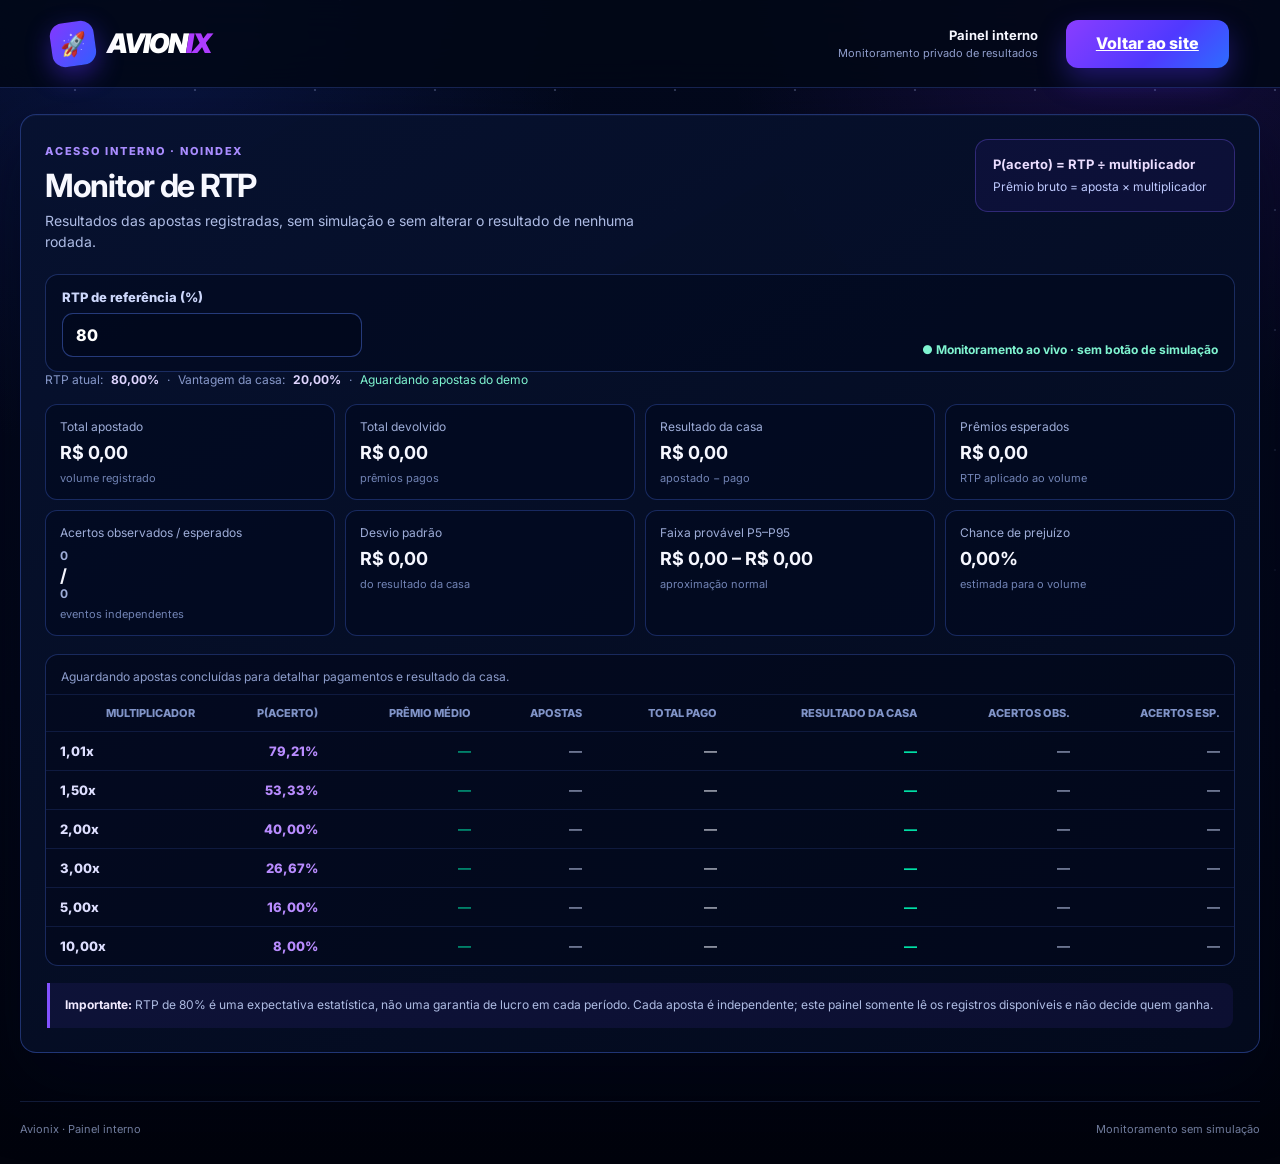
==== admin.html @ dd0dec9d "Add private RTP admin panel" ====
<!DOCTYPE html>
<html lang="pt-BR">
<head>
  <meta charset="UTF-8" />
  <meta name="viewport" content="width=device-width, initial-scale=1.0" />
  <meta name="robots" content="noindex, nofollow, noarchive" />
  <meta name="theme-color" content="#030817" />
  <title>Painel interno · Avionix</title>
  <link rel="preconnect" href="https://fonts.googleapis.com">
  <link rel="preconnect" href="https://fonts.gstatic.com" crossorigin>
  <link href="https://fonts.googleapis.com/css2?family=Inter:wght@400;500;600;700;800;900&display=swap" rel="stylesheet">
  <link rel="stylesheet" href="style.css" />
</head>
<body>
  <div class="stars" aria-hidden="true"></div>

  <header class="topbar">
    <a class="brand" href="index.html" aria-label="Voltar ao Avionix">
      <span class="brand-icon">🚀</span>
      <span class="brand-name">AVION<span>IX</span></span>
    </a>
    <div class="admin-context">
      <strong>Painel interno</strong>
      <small>Monitoramento privado de resultados</small>
    </div>
    <a class="btn deposit" href="index.html">Voltar ao site</a>
  </header>

  <main class="admin-shell">
    <section class="rtp-panel panel" aria-labelledby="rtpTitle">
      <div class="rtp-heading">
        <div>
          <span class="rtp-kicker">ACESSO INTERNO · NOINDEX</span>
          <h1 id="rtpTitle">Monitor de RTP</h1>
          <p>Resultados das apostas registradas, sem simulação e sem alterar o resultado de nenhuma rodada.</p>
        </div>
        <div class="rtp-formula"><strong>P(acerto) = RTP ÷ multiplicador</strong><span>Prêmio bruto = aposta × multiplicador</span></div>
      </div>

      <div class="admin-rtp-controls">
        <label class="rtp-field" for="adminRtpInput">RTP de referência (%)<input id="adminRtpInput" type="number" inputmode="decimal" min="0" max="100" step="0.1" value="80" /></label>
        <div class="admin-readonly">● Monitoramento ao vivo · sem botão de simulação</div>
      </div>
      <div class="rtp-live-note admin-live-note">RTP atual: <strong id="rtpValuePreview">80,00%</strong><span>·</span> Vantagem da casa: <strong id="houseEdgeValue">20,00%</strong><span>·</span><span id="rtpDataSource">Aguardando apostas do demo</span></div>

      <div class="rtp-summary-grid" aria-live="polite">
        <article class="rtp-metric"><span>Total apostado</span><strong id="rtpTotalBet">R$ 0,00</strong><small>volume registrado</small></article>
        <article class="rtp-metric"><span>Total devolvido</span><strong id="rtpTotalPaid">R$ 0,00</strong><small>prêmios pagos</small></article>
        <article class="rtp-metric"><span>Resultado da casa</span><strong id="rtpHouseResult">R$ 0,00</strong><small>apostado − pago</small></article>
        <article class="rtp-metric"><span>Prêmios esperados</span><strong id="rtpExpectedPaid">R$ 0,00</strong><small>RTP aplicado ao volume</small></article>
        <article class="rtp-metric"><span>Acertos observados / esperados</span><strong><span id="rtpObservedHits">0</span> / <span id="rtpExpectedHits">0</span></strong><small>eventos independentes</small></article>
        <article class="rtp-metric"><span>Desvio padrão</span><strong id="rtpStdDev">R$ 0,00</strong><small>do resultado da casa</small></article>
        <article class="rtp-metric"><span>Faixa provável P5–P95</span><strong id="rtpRange">R$ 0,00 – R$ 0,00</strong><small>aproximação normal</small></article>
        <article class="rtp-metric"><span>Chance de prejuízo</span><strong id="rtpLossChance">0,00%</strong><small>estimada para o volume</small></article>
      </div>

      <div class="rtp-table-wrap">
        <table class="rtp-table">
          <caption id="rtpTableCaption">Aguardando apostas concluídas para detalhar pagamentos e resultado da casa.</caption>
          <thead><tr><th scope="col">Multiplicador</th><th scope="col">P(acerto)</th><th scope="col">Prêmio médio</th><th scope="col">Apostas</th><th scope="col">Total pago</th><th scope="col">Resultado da casa</th><th scope="col">Acertos obs.</th><th scope="col">Acertos esp.</th></tr></thead>
          <tbody id="rtpRows">
            <tr data-rtp-row data-multiplier="1.01"><th scope="row">1,01x</th><td data-rtp-prob>79,21%</td><td data-rtp-payout>—</td><td data-rtp-bets>—</td><td data-rtp-paid>—</td><td data-rtp-house>—</td><td data-rtp-observed>—</td><td data-rtp-expected>—</td></tr>
            <tr data-rtp-row data-multiplier="1.5"><th scope="row">1,50x</th><td data-rtp-prob>53,33%</td><td data-rtp-payout>—</td><td data-rtp-bets>—</td><td data-rtp-paid>—</td><td data-rtp-house>—</td><td data-rtp-observed>—</td><td data-rtp-expected>—</td></tr>
            <tr data-rtp-row data-multiplier="2"><th scope="row">2,00x</th><td data-rtp-prob>40,00%</td><td data-rtp-payout>—</td><td data-rtp-bets>—</td><td data-rtp-paid>—</td><td data-rtp-house>—</td><td data-rtp-observed>—</td><td data-rtp-expected>—</td></tr>
            <tr data-rtp-row data-multiplier="3"><th scope="row">3,00x</th><td data-rtp-prob>26,67%</td><td data-rtp-payout>—</td><td data-rtp-bets>—</td><td data-rtp-paid>—</td><td data-rtp-house>—</td><td data-rtp-observed>—</td><td data-rtp-expected>—</td></tr>
            <tr data-rtp-row data-multiplier="5"><th scope="row">5,00x</th><td data-rtp-prob>16,00%</td><td data-rtp-payout>—</td><td data-rtp-bets>—</td><td data-rtp-paid>—</td><td data-rtp-house>—</td><td data-rtp-observed>—</td><td data-rtp-expected>—</td></tr>
            <tr data-rtp-row data-multiplier="10"><th scope="row">10,00x</th><td data-rtp-prob>8,00%</td><td data-rtp-payout>—</td><td data-rtp-bets>—</td><td data-rtp-paid>—</td><td data-rtp-house>—</td><td data-rtp-observed>—</td><td data-rtp-expected>—</td></tr>
          </tbody>
        </table>
      </div>
      <p class="rtp-disclaimer"><strong>Importante:</strong> RTP de 80% é uma expectativa estatística, não uma garantia de lucro em cada período. Cada aposta é independente; este painel somente lê os registros disponíveis e não decide quem ganha.</p>
    </section>
  </main>

  <footer><span>Avionix · Painel interno</span><span>Monitoramento sem simulação</span></footer>
  <script src="admin.js" defer></script>
</body>
</html>
---- style.css ----
:root {
  --bg: #020615;
  --panel: rgba(5, 14, 38, .94);
  --panel-deep: rgba(3, 9, 27, .98);
  --border: rgba(72, 105, 215, .38);
  --border-bright: rgba(116, 91, 255, .75);
  --text: #f3f5ff;
  --muted: #9caad6;
  --purple: #8438ff;
  --blue: #315eff;
  --cyan: #1bdcff;
  --green: #00e2a5;
  --red: #ff315c;
  --shadow: 0 28px 70px rgba(0, 5, 28, .55);
}

* { box-sizing: border-box; }
html { scroll-behavior: smooth; }
body {
  min-width: 320px;
  margin: 0;
  color: var(--text);
  font-family: Inter, system-ui, -apple-system, BlinkMacSystemFont, "Segoe UI", sans-serif;
  background:
    radial-gradient(circle at 12% 3%, rgba(42, 82, 255, .16), transparent 27%),
    radial-gradient(circle at 88% 2%, rgba(128, 39, 255, .15), transparent 25%),
    linear-gradient(180deg, #03091d 0%, #020615 60%, #01030c 100%);
}

button, input, select { font: inherit; }
button { cursor: pointer; }
button:disabled { cursor: not-allowed; }
.stars { position: fixed; inset: 0; z-index: -1; pointer-events: none; opacity: .28; background-image: radial-gradient(circle, #b8c9ff 0 1px, transparent 1.5px), radial-gradient(circle, #8b60ff 0 1px, transparent 1.5px); background-size: 120px 120px, 180px 180px; background-position: 15px 30px, 70px 90px; mask-image: linear-gradient(to bottom, black, transparent 82%); }

.topbar { position: sticky; top: 0; z-index: 20; display: flex; align-items: center; gap: 28px; min-height: 88px; padding: 0 clamp(20px, 4vw, 64px); border-bottom: 1px solid rgba(72, 105, 215, .3); background: rgba(2, 7, 22, .88); backdrop-filter: blur(20px); }
.brand { display: inline-flex; align-items: center; gap: 12px; color: white; text-decoration: none; white-space: nowrap; }
.brand-icon { width: 44px; height: 44px; display: grid; place-items: center; border-radius: 13px; background: linear-gradient(135deg, var(--purple), var(--blue)); box-shadow: 0 9px 26px rgba(91, 48, 255, .45); font-size: 22px; transform: rotate(-8deg); }
.brand-name { font-size: 27px; font-weight: 900; font-style: italic; letter-spacing: -.06em; }
.brand-name span { color: #ae3cff; }
.main-nav { display: flex; align-self: stretch; align-items: center; gap: 4px; margin-left: auto; }
.nav-link { position: relative; display: inline-flex; align-items: center; gap: 8px; height: 100%; padding: 0 13px; color: #afbbe4; text-decoration: none; font-size: 14px; font-weight: 600; }
.nav-link span { color: #a695ff; font-size: 18px; }
.nav-link.active, .nav-link:hover { color: white; }
.nav-link.active::after { position: absolute; left: 12px; right: 12px; bottom: 8px; height: 3px; border-radius: 99px; background: linear-gradient(90deg, var(--purple), #a153ff); box-shadow: 0 0 16px #8a3cff; content: ""; }
.top-actions { display: flex; align-items: center; gap: 14px; }
.balance-pill { display: inline-flex; align-items: center; gap: 9px; min-height: 48px; padding: 0 15px; border: 1px solid rgba(81, 112, 220, .48); border-radius: 13px; background: rgba(7, 16, 44, .8); color: #f4f6ff; font-size: 14px; white-space: nowrap; }
.balance-pill .coin { width: 20px; height: 20px; display: grid; place-items: center; border-radius: 50%; background: #c6d0ff; color: #273168; font-size: 12px; font-weight: 900; }
.balance-pill strong { font-weight: 800; }
.chevron { color: #a9b8e9; font-size: 19px; line-height: 1; }
.btn { border: 0; border-radius: 12px; padding: 13px 19px; color: white; font-weight: 800; transition: .2s ease; }
.btn:hover:not(:disabled) { transform: translateY(-1px); filter: brightness(1.07); }
.btn.primary { color: white; background: linear-gradient(135deg, #356dff, #3155e8 58%, #2179ff); box-shadow: 0 14px 28px rgba(43, 94, 255, .32); }
.btn.deposit { min-height: 48px; padding-inline: 30px; background: linear-gradient(135deg, #8a3dff, #5039ff 58%, #2d6dff); box-shadow: 0 12px 28px rgba(86, 49, 255, .35); }
.profile-button { display: inline-flex; align-items: center; gap: 10px; padding: 0 4px; border: 0; color: white; background: transparent; text-align: left; }
.avatar { width: 48px; height: 48px; display: grid; place-items: center; border: 1px solid #6276d9; border-radius: 50%; color: #b7c5ff; background: radial-gradient(circle at 50% 30%, #9aaaff 0 12%, transparent 13%), radial-gradient(ellipse at 50% 100%, #8297ff 0 31%, transparent 32%), rgba(12, 24, 68, .9); font-size: 0; }
.profile-copy { display: grid; gap: 4px; min-width: 62px; }
.profile-copy strong { font-size: 14px; }
.profile-copy small { color: #94a5dc; font-size: 11px; }

.app-shell { width: min(1480px, calc(100% - 40px)); margin: 20px auto 0; }
.dashboard-grid { display: grid; grid-template-columns: 300px minmax(0, 1fr) 300px; gap: 14px; align-items: stretch; }
.panel { border: 1px solid rgba(67, 101, 211, .44); border-radius: 16px; background: linear-gradient(150deg, rgba(7, 18, 48, .96), rgba(3, 10, 29, .98)); box-shadow: var(--shadow), inset 0 1px rgba(146, 164, 255, .05); }
.bet-panel { padding: 15px; }
.mode-tabs { display: grid; grid-template-columns: 1fr 1fr; gap: 2px; margin-bottom: 27px; padding: 4px; border: 1px solid rgba(61, 90, 177, .36); border-radius: 10px; background: rgba(6, 15, 42, .8); }
.mode-tab { min-height: 44px; border: 0; border-radius: 8px; color: #a5b2de; background: transparent; font-size: 14px; font-weight: 800; }
.mode-tab.active { color: white; background: linear-gradient(135deg, #6331d8, #4a3bff); box-shadow: 0 7px 16px rgba(81, 45, 224, .32); }
.field-label { display: block; margin: 0 0 9px; color: #cbd5fb; font-size: 14px; font-weight: 700; }
.money-control { position: relative; display: flex; align-items: center; min-height: 53px; border: 1px solid rgba(67, 103, 211, .4); border-radius: 13px; background: rgba(1, 7, 25, .68); transition: border .2s ease, box-shadow .2s ease; }
.money-control:focus-within { border-color: rgba(145, 85, 255, .86); box-shadow: 0 0 0 3px rgba(105, 51, 255, .14); }
.money-control input { width: 100%; min-width: 0; border: 0; outline: 0; color: white; background: transparent; padding: 0 94px 0 16px; font-size: 18px; font-weight: 800; }
.step-buttons { position: absolute; right: 7px; display: flex; gap: 7px; }
.step-button { width: 38px; height: 38px; border: 1px solid rgba(82, 117, 222, .4); border-radius: 10px; color: #cbd6ff; background: linear-gradient(145deg, rgba(28, 53, 123, .65), rgba(12, 26, 72, .76)); font-size: 21px; line-height: 1; }
.step-button:hover { color: white; border-color: #9a6cff; }
.multiplier-control input { padding-right: 112px; }
.control-suffix { position: absolute; right: 95px; color: #cbd7ff; font-size: 18px; font-weight: 800; }
.quick-values { display: grid; grid-template-columns: repeat(3, 1fr); gap: 9px; margin-top: 11px; }
.quick-values button { min-height: 42px; border: 1px solid rgba(67, 103, 211, .4); border-radius: 9px; color: #cbd7ff; background: rgba(18, 41, 101, .4); font-size: 13px; font-weight: 700; }
.quick-values button:hover { border-color: #8c5dff; background: rgba(70, 55, 167, .5); }
.bet-preview { display: flex; align-items: center; justify-content: space-between; gap: 12px; margin-top: 11px; padding: 10px 12px; border: 1px solid rgba(116, 88, 238, .34); border-radius: 10px; background: rgba(41, 28, 103, .27); }
.bet-preview span { color: #9eace0; font-size: 11px; font-weight: 700; }
.bet-preview strong { color: #f4f6ff; font-size: 14px; }
.auto-stop-field { margin-top: 26px; }
.auto-stop-field[hidden] { display: none; }
.protection-option { display: flex; align-items: center; gap: 10px; margin-top: 18px; padding: 11px; border: 1px solid rgba(110, 132, 239, .33); border-radius: 12px; color: #dce5ff; background: rgba(35, 35, 107, .28); cursor: pointer; transition: .2s ease; }
.protection-option:hover, .protection-option:has(input:checked) { border-color: rgba(159, 103, 255, .8); background: rgba(72, 44, 161, .4); }
.protection-option input { position: absolute; width: 1px; height: 1px; opacity: 0; pointer-events: none; }
.protection-check { flex: 0 0 auto; width: 23px; height: 23px; display: grid; place-items: center; border: 1px solid rgba(145, 163, 232, .58); border-radius: 6px; color: transparent; background: rgba(2, 8, 28, .7); font-size: 14px; font-weight: 900; }
.protection-option:has(input:checked) .protection-check { border-color: #b78cff; color: white; background: linear-gradient(135deg, #873eff, #4659ff); }
.protection-copy { display: grid; gap: 2px; }
.protection-copy strong { color: #f4f5ff; font-size: 12px; }
.protection-copy small { color: #aebce5; font-size: 10px; line-height: 1.35; }
.btn.action { width: 100%; margin-top: 18px; min-height: 56px; background: linear-gradient(135deg, #873eff, #4d37ff 58%, #326eff); box-shadow: 0 15px 28px rgba(78, 47, 255, .32); font-size: 17px; }
.btn.action:disabled { opacity: .5; }
.mobile-start { display: none; }
.panel-note { margin: 14px 2px 0; color: #7381aa; font-size: 10px; line-height: 1.45; text-align: center; }

.game-panel { min-width: 0; overflow: hidden; padding: 13px; }
.history-heading { display: flex; align-items: center; justify-content: space-between; padding: 0 2px 9px; color: #7e90c4; font-size: 11px; font-weight: 700; letter-spacing: .04em; text-transform: uppercase; }
.live-label { display: inline-flex; align-items: center; gap: 6px; color: #94a7e0; font-size: 10px; }
.live-label i { width: 7px; height: 7px; border-radius: 50%; background: var(--green); box-shadow: 0 0 11px var(--green); }
.history { min-height: 30px; margin-bottom: 10px; overflow: hidden; }
.history-track { display: flex; gap: 8px; min-width: max-content; min-height: 30px; will-change: transform; }
.history-pill { flex: 0 0 auto; padding: 7px 11px; border-radius: 7px; color: #ff688f; background: rgba(145, 19, 76, .28); font-size: 12px; font-weight: 900; }
.history-pill.high { color: #20efbd; background: rgba(0, 174, 139, .2); }
.history-pill.hot { color: #ad7cff; background: rgba(85, 36, 172, .27); }
.game-stage { position: relative; min-height: 385px; overflow: hidden; border: 1px solid rgba(62, 100, 212, .36); border-radius: 9px; background: #030919 url('avionix-flight-clean.jpg') center/cover no-repeat; }
.stage-shade { position: absolute; inset: 0; background: linear-gradient(180deg, rgba(1, 7, 22, .12), rgba(1, 5, 17, .18) 53%, rgba(1, 5, 17, .56)); }
.grid-lines { position: absolute; inset: 43% 0 0; opacity: .2; background-image: linear-gradient(rgba(101, 139, 255, .16) 1px, transparent 1px), linear-gradient(90deg, rgba(101, 139, 255, .16) 1px, transparent 1px); background-size: 42px 42px; transform: perspective(380px) rotateX(56deg) scale(1.35); transform-origin: bottom; }
.multiplier-wrap { position: absolute; inset: 0; z-index: 2; display: grid; place-content: center; padding-bottom: 13px; text-align: center; pointer-events: none; }
.status-label { margin-bottom: 6px; color: #d4dcff; font-size: 11px; font-weight: 800; letter-spacing: .18em; text-shadow: 0 2px 13px #01061e; }
.multiplier { color: white; font-size: clamp(60px, 8vw, 108px); font-weight: 900; letter-spacing: -.07em; line-height: .95; text-shadow: 0 3px 14px rgba(114, 65, 255, .34), 0 0 1px rgba(255, 255, 255, .72); }
.multiplier.running { color: #ffffff; background: none; -webkit-text-fill-color: #ffffff; text-shadow: 0 0 12px rgba(126, 78, 255, .42), 0 0 1px rgba(255, 255, 255, .82); }
.multiplier.crashed { color: var(--red); text-shadow: 0 5px 32px rgba(255, 49, 92, .5); }
.multiplier.won { color: var(--green); text-shadow: 0 5px 32px rgba(0, 226, 165, .44); }
.stage-badge { position: absolute; z-index: 2; left: 13px; top: 13px; padding: 6px 9px; border: 1px solid rgba(108, 136, 241, .36); border-radius: 999px; color: #b9c6ee; background: rgba(2, 9, 29, .58); font-size: 9px; font-weight: 800; letter-spacing: .08em; }
.timeline { position: absolute; right: 18px; bottom: 12px; left: 18px; z-index: 2; display: flex; justify-content: space-between; padding-top: 8px; border-top: 1px solid rgba(134, 163, 248, .42); color: #a9b8e6; font-size: 10px; }
.flight-trajectory { position: absolute; z-index: 1; inset: 0; display: block; width: 100%; height: 100%; overflow: visible; pointer-events: none; }
.trajectory-fill { fill: url(#trajectoryFillGradient); opacity: 0; transition: opacity .16s ease; }
.trajectory-line { fill: none; stroke: url(#trajectoryLineGradient); stroke-width: 7; stroke-linecap: round; stroke-linejoin: round; stroke-dasharray: 1; stroke-dashoffset: 1; opacity: 0; filter: drop-shadow(0 0 5px #ff4be9) drop-shadow(0 0 14px rgba(126, 74, 255, .95)); transition: opacity .16s ease; vector-effect: non-scaling-stroke; }
.plane { position: absolute; z-index: 3; left: 3%; bottom: 2%; display: block; width: clamp(34px, 5vw, 60px); height: auto; overflow: visible; color: #fff; fill: currentColor; filter: drop-shadow(0 0 4px rgba(255,255,255,.9)) drop-shadow(0 0 10px rgba(139,95,255,.9)); transform-origin: center; will-change: left, bottom, transform, opacity; }
.plane-shape { fill: currentColor; }
.plane.plane-won { color: #f8fffd; filter: drop-shadow(0 0 4px rgba(255,255,255,.95)) drop-shadow(0 0 14px rgba(0,226,165,.9)); }
.plane.plane-leaving { animation: plane-leave 1.05s cubic-bezier(.35, .01, .76, 1) forwards; }
@keyframes plane-leave { 0% { opacity: 1; } 100% { opacity: 0; transform: translate(145px, -190px) rotate(-35deg) scale(1.28); } }
.game-footer { display: grid; grid-template-columns: 1fr 1.35fr 1fr; gap: 12px; align-items: center; margin-top: 13px; }
.metric-card { display: flex; align-items: center; gap: 10px; min-height: 70px; padding: 10px 13px; border: 1px solid rgba(64, 99, 207, .36); border-radius: 12px; background: rgba(3, 13, 39, .76); }
.metric-icon { width: 37px; height: 37px; display: grid; place-items: center; border-radius: 50%; color: #a88aff; background: radial-gradient(circle, rgba(100, 64, 255, .42), rgba(24, 24, 112, .52)); font-size: 19px; }
.metric-card > span:last-child { display: grid; gap: 5px; }
.metric-card small { color: #9aa9d4; font-size: 11px; }
.metric-card strong { color: #fbfcff; font-size: 16px; }
.btn.cashout { min-height: 70px; background: linear-gradient(135deg, #ff3e5c, #f01d5c); box-shadow: 0 14px 28px rgba(255, 35, 89, .3); font-size: 20px; }
.btn.cashout:disabled { opacity: .46; }
.stop-square { font-size: 14px; }
.round-stats { display: flex; justify-content: center; gap: 34px; padding: 12px 0 1px; color: #8f9fc8; font-size: 11px; }
.round-stats strong { margin-left: 4px; color: #e9edff; }

.bets-panel { min-width: 0; overflow: hidden; }
.bets-tabs { display: grid; grid-template-columns: 1fr 1fr; border-bottom: 1px solid rgba(73, 103, 199, .34); }
.bets-tab { min-height: 47px; border: 0; border-bottom: 2px solid transparent; color: #9ca9d5; background: transparent; font-size: 12px; font-weight: 700; }
.bets-tab.active { border-bottom-color: #a54dff; color: #c87cff; }
.bets-head, .bet-row { display: grid; grid-template-columns: 1.35fr .9fr .78fr 1fr; gap: 7px; align-items: center; }
.bets-head { padding: 13px 12px 9px; color: #7183bc; font-size: 10px; }
.bets-list { padding: 0 12px 11px; }
.bet-row { min-height: 32px; color: #b9c5e4; font-size: 10px; }
.bet-row.mine { padding: 3px 5px; border: 1px solid rgba(145, 93, 255, .22); border-radius: 8px; background: rgba(83, 44, 166, .16); }
.bet-row > span:first-child { display: inline-flex; align-items: center; gap: 6px; color: #cad5f5; }
.bet-row strong { font-size: 10px; white-space: nowrap; }
.user-dot { width: 18px; height: 18px; display: inline-block; border: 1px solid rgba(255,255,255,.35); border-radius: 6px; background: linear-gradient(145deg, #ffd878, #be6d42); }
.dot-pink { background: linear-gradient(145deg, #ff9cb3, #8b4f87); }
.dot-blue { background: linear-gradient(145deg, #96d9ff, #4661aa); }
.dot-lilac { background: linear-gradient(145deg, #e5c8ff, #765fb0); }
.positive { color: #00dfa5 !important; }
.negative { color: #ff4567 !important; }
.bets-empty { margin: 21px 4px; color: #9aa9d4; font-size: 11px; line-height: 1.5; text-align: center; }

.rtp-panel { margin-top: 16px; padding: 24px; }
.rtp-heading { display: flex; align-items: flex-start; justify-content: space-between; gap: 24px; }
.rtp-kicker { color: #a98cff; font-size: 11px; font-weight: 800; letter-spacing: .16em; }
.rtp-heading h1, .rtp-heading h2 { margin: 7px 0 5px; color: #f7f8ff; font-size: clamp(24px, 3vw, 32px); letter-spacing: -.04em; }
.rtp-heading p { max-width: 640px; margin: 0; color: #aebce5; font-size: 14px; line-height: 1.5; }
.rtp-formula { display: grid; gap: 6px; min-width: 260px; padding: 15px 17px; border: 1px solid rgba(105, 81, 224, .38); border-radius: 13px; background: rgba(39, 25, 103, .25); color: #bfcaff; font-size: 12px; line-height: 1.4; }
.rtp-formula strong { color: #ebddff; font-size: 13px; }
.rtp-controls { display: grid; grid-template-columns: repeat(3, minmax(0, 1fr)) auto; gap: 12px; align-items: end; margin-top: 22px; }
.rtp-field { display: grid; gap: 8px; color: #cdd7fb; font-size: 13px; font-weight: 800; }
.rtp-field input { width: 100%; min-height: 48px; border: 1px solid rgba(75, 109, 216, .5); border-radius: 11px; outline: 0; padding: 0 13px; color: white; background: rgba(2, 8, 28, .75); font-size: 16px; font-weight: 800; }
.rtp-field input:focus { border-color: #9b6cff; box-shadow: 0 0 0 3px rgba(126, 68, 255, .16); }
.rtp-simulate { min-height: 48px; white-space: nowrap; }
.rtp-live-note { display: flex; align-items: center; gap: 8px; margin-top: 13px; color: #8798ca; font-size: 12px; }
.rtp-live-note strong { color: #dfd5ff; }
.rtp-live-note #rtpDataSource { color: #7ff4d0; }
.rtp-summary-grid { display: grid; grid-template-columns: repeat(4, minmax(0, 1fr)); gap: 10px; margin-top: 17px; }
.rtp-metric { min-height: 93px; padding: 14px; border: 1px solid rgba(63, 98, 207, .36); border-radius: 12px; background: rgba(2, 10, 32, .68); }
.rtp-metric span { display: block; color: #9eadd8; font-size: 12px; line-height: 1.35; }
.rtp-metric strong { display: block; min-height: 24px; margin-top: 7px; color: #f6f7ff; font-size: 18px; line-height: 1.2; }
.rtp-metric small { display: block; margin-top: 5px; color: #7183b4; font-size: 11px; }
.rtp-table-wrap { margin-top: 18px; overflow-x: auto; border: 1px solid rgba(66, 100, 210, .35); border-radius: 13px; background: rgba(2, 8, 27, .58); }
.rtp-table { width: 100%; min-width: 700px; border-collapse: collapse; font-size: 13px; }
.rtp-table caption { padding: 14px 15px 10px; color: #8d9dcc; font-size: 12px; text-align: left; }
.rtp-table th, .rtp-table td { padding: 11px 14px; border-top: 1px solid rgba(65, 96, 193, .2); text-align: right; white-space: nowrap; }
.rtp-table thead th { color: #8093c7; font-size: 11px; font-weight: 800; text-transform: uppercase; }
.rtp-table tbody th { color: #dedfff; font-weight: 800; text-align: left; }
.rtp-table tbody td { color: #bdc9ea; }
.rtp-table tbody td:nth-child(2) { color: #b98cff; font-weight: 800; }
.rtp-table tbody td:nth-child(3) { color: #00dfa5; }
.rtp-table tbody td[data-rtp-paid] { color: #f1f4ff; }
.rtp-table tbody td[data-rtp-house] { color: #00dfa5; font-weight: 800; }
.rtp-table tbody tr.house-profit { background: rgba(0, 226, 165, .035); }
.rtp-table tbody tr.house-loss { background: rgba(255, 49, 92, .1); }
.rtp-table tbody tr.house-loss th, .rtp-table tbody tr.house-loss td[data-rtp-house] { color: #ff5574; }
.rtp-table tbody tr.house-loss td[data-rtp-paid] { color: #ffd1d9; }
.rtp-disclaimer { margin: 17px 2px 0; padding: 13px 15px; border-left: 3px solid #8252ff; border-radius: 0 9px 9px 0; color: #aebce3; background: rgba(55, 37, 139, .19); font-size: 12px; line-height: 1.55; }
.rtp-disclaimer strong { color: #f1eaff; }

.admin-shell { width: min(1480px, calc(100% - 40px)); margin: 26px auto 48px; }
.admin-context { display: grid; gap: 3px; margin-left: auto; color: #c7d1f7; text-align: right; }
.admin-context strong { color: #f6f7ff; font-size: 13px; }
.admin-context small { color: #8f9dcb; font-size: 11px; }
.admin-rtp-controls { display: flex; align-items: end; justify-content: space-between; gap: 20px; margin-top: 22px; padding: 14px 16px; border: 1px solid rgba(75, 109, 216, .34); border-radius: 13px; background: rgba(2, 8, 28, .45); }
.admin-rtp-controls .rtp-field { width: min(300px, 100%); }
.admin-rtp-controls input { min-height: 44px; }
.admin-live-note { margin-top: 0; }
.admin-readonly { color: #7ff4d0; font-size: 12px; font-weight: 700; }

.promo-banner { display: grid; grid-template-columns: 1.2fr 1fr; gap: 24px; align-items: center; min-height: 185px; margin-top: 16px; padding: 25px 32px; overflow: hidden; border: 1px solid rgba(62, 98, 205, .44); border-radius: 16px; background: linear-gradient(90deg, rgba(5, 15, 45, .93) 0%, rgba(5, 15, 45, .72) 52%, rgba(3, 9, 26, .56)), url('avionix-flight-clean.jpg') center/cover no-repeat; box-shadow: var(--shadow); }
.promo-kicker { color: #a9b8e8; font-size: 11px; font-weight: 800; letter-spacing: .2em; }
.promo-copy h2 { margin: 8px 0 4px; font-size: clamp(34px, 4vw, 54px); font-style: italic; letter-spacing: -.07em; text-transform: uppercase; }
.promo-copy h2 em { color: #a738ff; font-style: italic; text-shadow: 0 0 23px rgba(149, 46, 255, .5); }
.promo-copy p { max-width: 440px; margin: 0; color: #c4ccef; font-size: 14px; line-height: 1.5; }
.promo-benefits { display: grid; grid-template-columns: repeat(3, 1fr); gap: 13px; }
.promo-benefits > div { display: grid; justify-items: center; gap: 4px; text-align: center; }
.promo-benefits span { color: #b782ff; font-size: 31px; text-shadow: 0 0 20px rgba(145, 78, 255, .75); }
.promo-benefits strong { color: white; font-size: 13px; }
.promo-benefits small { color: #b7c4ec; font-size: 11px; }
.stats-grid { display: grid; grid-template-columns: repeat(4, 1fr); gap: 14px; margin-top: 16px; }
.stat-card { display: flex; align-items: center; gap: 17px; min-height: 105px; padding: 16px 20px; border: 1px solid rgba(60, 99, 213, .34); border-radius: 16px; background: rgba(6, 17, 48, .76); }
.stat-icon { width: 52px; height: 52px; display: grid; place-items: center; border-radius: 50%; color: #a56fff; background: radial-gradient(circle, rgba(105, 53, 255, .46), rgba(23, 17, 96, .48)); box-shadow: 0 0 24px rgba(94, 42, 255, .24); font-size: 25px; }
.stat-card div { display: grid; gap: 5px; }
.stat-card strong { font-size: 20px; }
.stat-card div span { color: #9eaddd; font-size: 13px; }
footer { display: flex; justify-content: space-between; width: min(1480px, calc(100% - 40px)); margin: 16px auto 0; padding: 20px 0 28px; border-top: 1px solid rgba(62, 89, 170, .28); color: #6f7b9c; font-size: 11px; }

.sr-only { position: absolute; width: 1px; height: 1px; padding: 0; overflow: hidden; clip: rect(0, 0, 0, 0); white-space: nowrap; border: 0; }
.modal-backdrop { position: fixed; inset: 0; z-index: 100; display: flex; align-items: center; justify-content: center; padding: clamp(16px, 4vw, 32px); overflow-y: auto; background: rgba(3, 4, 8, .8); backdrop-filter: blur(14px); }
.modal-backdrop[hidden] { display: none; }
.modal { position: relative; display: flex !important; flex: 0 1 auto; flex-direction: column; width: min(620px, 100%); min-width: 0; max-height: calc(100dvh - 32px); overflow-x: hidden; overflow-y: auto; padding: 38px clamp(24px, 5vw, 46px) 32px; border: 1px solid rgba(108, 126, 255, .48); border-radius: 26px; color: var(--text); background: linear-gradient(150deg, rgba(12, 29, 76, .98), rgba(5, 13, 39, .99) 66%); box-shadow: 0 40px 100px rgba(0, 3, 20, .78), 0 0 0 1px rgba(135, 93, 255, .08) inset; }
.modal > .modal-logo, .modal > h2, .modal > p, .modal > .auth-tabs, .modal > form { width: 100%; max-width: 100%; }
.modal-close { position: absolute; right: 18px; top: 14px; width: 40px; height: 40px; border: 1px solid rgba(122, 146, 236, .2); border-radius: 12px; background: rgba(255,255,255,.04); color: #b7c3e8; font-size: 28px; line-height: 1; }
.modal-close:hover { color: white; background: rgba(255,255,255,.1); }
.modal-logo { width: 52px; height: 52px; display: grid; place-items: center; margin-bottom: 20px; border: 1px solid rgba(199, 170, 255, .28); border-radius: 16px; background: linear-gradient(135deg, var(--purple), var(--blue)); box-shadow: 0 14px 32px rgba(91, 48, 255, .3); font-size: 23px; }
.modal h2 { margin: 0; color: #f8f9ff; font-size: clamp(28px, 4vw, 36px); line-height: 1.1; letter-spacing: -.035em; }
.modal > p { margin: 10px 0 24px; color: #b5c2e8; font-size: 15px; line-height: 1.55; }
.auth-tabs { display: grid; grid-template-columns: 1fr 1fr; gap: 6px; padding: 5px; margin-bottom: 24px; border: 1px solid rgba(84, 116, 224, .24); border-radius: 15px; background: rgba(8, 19, 54, .72); }
.auth-tab { min-height: 46px; border: 0; border-radius: 11px; padding: 10px; color: #9daedc; background: transparent; font-size: 15px; font-weight: 800; }
.auth-tab.active { color: white; background: linear-gradient(135deg, rgba(124, 51, 255, .75), rgba(45, 92, 255, .54)); }
.modal form { display: block; width: 100%; }
.modal form label { display: block; width: 100%; margin: 16px 0; color: #e0e6ff; font-size: 14px; font-weight: 800; }
.modal form input, .modal form select { width: 100%; min-height: 52px; margin-top: 8px; border: 1px solid rgba(95, 128, 230, .42); border-radius: 13px; outline: 0; background: rgba(2, 8, 28, .72); color: #fff; padding: 14px 16px; font-size: 16px; }
.modal form input::placeholder { color: #7382ac; }
.modal form input:focus, .modal form select:focus { border-color: #9a6cff; box-shadow: 0 0 0 4px rgba(126, 68, 255, .16); }
.modal form select { appearance: none; color-scheme: dark; }
.register-fields { margin-top: 22px; padding: 16px 18px 18px; border: 1px solid rgba(109, 132, 239, .4); border-radius: 17px; background: linear-gradient(145deg, rgba(25, 47, 105, .5), rgba(10, 24, 63, .5)); }
.register-fields[hidden] { display: none; }
.field-help { margin: 4px 0 0; color: #aebce5; font-size: 13px; line-height: 1.55; }
.modal .btn.full { min-height: 54px; margin-top: 22px; font-size: 16px; }
.modal-note { margin: 20px 0 0 !important; color: #7887ae !important; font-size: 12px !important; line-height: 1.5 !important; text-align: center; }
.toast { position: fixed; left: 50%; bottom: 28px; z-index: 200; min-width: min(360px, 88vw); padding: 12px 16px; transform: translate(-50%, 30px); opacity: 0; pointer-events: none; border: 1px solid rgba(101, 127, 232, .45); border-radius: 12px; background: #081638; color: white; text-align: center; font-size: 12px; box-shadow: var(--shadow); transition: .25s ease; }
.toast.show { transform: translate(-50%, 0); opacity: 1; }

@media (max-width: 1240px) {
  .topbar { gap: 16px; padding-inline: 24px; }
  .main-nav { gap: 0; }
  .nav-link { padding-inline: 8px; font-size: 12px; }
  .dashboard-grid { grid-template-columns: 270px minmax(0, 1fr) 270px; }
  .app-shell { width: min(1200px, calc(100% - 28px)); }
  footer { width: min(1200px, calc(100% - 28px)); }
}
@media (max-width: 1000px) {
  .main-nav { display: none; }
  .topbar { justify-content: space-between; }
  .dashboard-grid { grid-template-columns: 280px minmax(0, 1fr); }
  .bets-panel { grid-column: 1 / -1; }
  .bets-list { display: grid; grid-template-columns: repeat(2, 1fr); column-gap: 22px; }
  .rtp-heading { display: grid; }
  .rtp-formula { width: fit-content; }
  .rtp-controls { grid-template-columns: repeat(2, minmax(0, 1fr)); }
  .rtp-simulate { width: 100%; }
  .rtp-summary-grid { grid-template-columns: repeat(2, minmax(0, 1fr)); }
  .promo-banner { grid-template-columns: 1fr; }
  .promo-benefits { max-width: 500px; }
}
@media (max-width: 680px) {
  .topbar { min-height: 70px; padding-inline: 15px; }
  .brand-icon { width: 36px; height: 36px; font-size: 17px; }
  .brand-name { font-size: 21px; }
  .balance-pill { display: none; }
  .profile-copy { display: none; }
  .profile-button .chevron { display: none; }
  .avatar { width: 38px; height: 38px; }
  .btn.deposit { min-height: 40px; padding: 0 15px; font-size: 12px; }
  .app-shell { width: calc(100% - 20px); margin-top: 10px; }
  .dashboard-grid { grid-template-columns: 1fr; }
  .game-panel { order: -1; }
  .bet-panel { order: 0; }
  .bets-panel { order: 1; }
  .bets-panel { grid-column: auto; }
  .bet-panel > #startBtn { display: none; }
  .mobile-start { display: flex; align-items: center; justify-content: center; margin-top: 13px; }
  .game-stage { min-height: 330px; }
  .game-footer { grid-template-columns: 1fr 1.25fr 1fr; gap: 6px; }
  .metric-card { min-height: 58px; padding: 7px; gap: 6px; }
  .metric-icon { width: 28px; height: 28px; font-size: 14px; }
  .metric-card small { font-size: 9px; }
  .metric-card strong { font-size: 11px; }
  .btn.cashout { min-height: 58px; font-size: 14px; }
  .bets-list { display: block; }
  .rtp-panel { padding: 18px 14px; }
  .rtp-controls, .rtp-summary-grid { grid-template-columns: 1fr; }
  .rtp-formula { min-width: 0; width: 100%; }
  .rtp-metric strong { font-size: 17px; }
  .admin-shell { width: calc(100% - 20px); margin-top: 14px; }
  .admin-context { display: none; }
  .admin-rtp-controls { align-items: stretch; flex-direction: column; gap: 12px; }
  .admin-rtp-controls .rtp-field { width: 100%; }
  .promo-banner { padding: 22px 18px; }
  .promo-benefits { gap: 6px; }
  .promo-benefits strong { font-size: 11px; }
  .promo-benefits small { font-size: 9px; }
  .stats-grid { grid-template-columns: 1fr 1fr; gap: 8px; }
  .stat-card { min-height: 82px; padding: 10px; gap: 8px; }
  .stat-icon { width: 38px; height: 38px; font-size: 18px; }
  .stat-card strong { font-size: 15px; }
  .stat-card div span { font-size: 10px; }
  footer { width: calc(100% - 20px); flex-direction: column; gap: 7px; }
  .modal { max-height: calc(100dvh - 20px); padding: 30px 20px 24px; border-radius: 21px; }
}
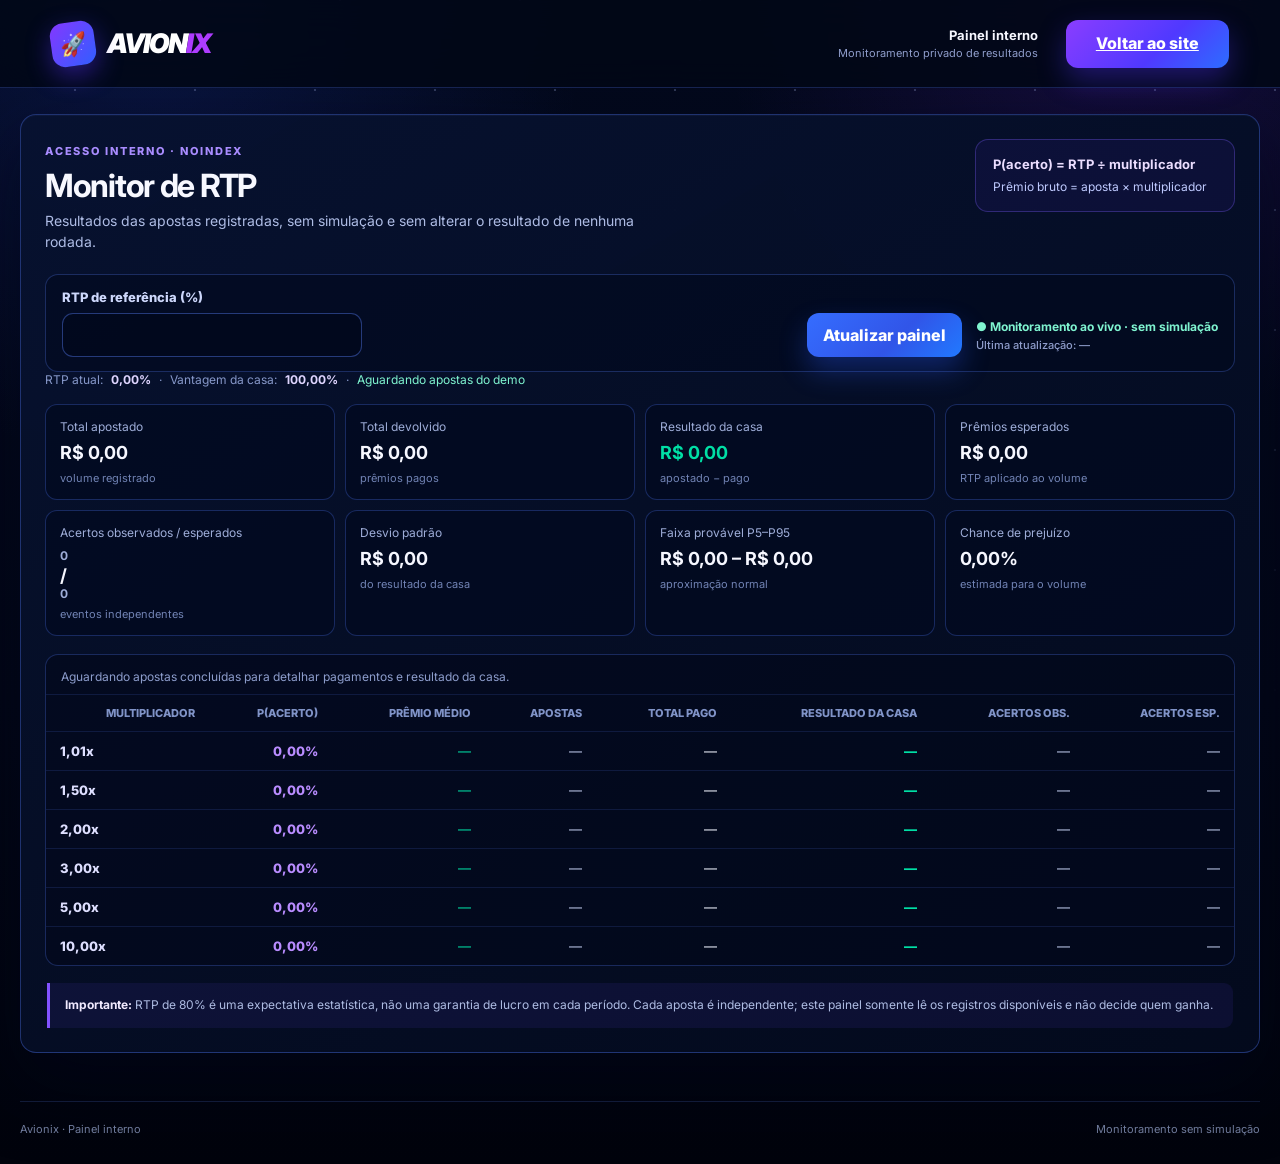
==== commit b59dbf1c: "Add admin panel refresh button" ====
--- a/admin.html
+++ b/admin.html
@@ -39,7 +39,13 @@
 
       <div class="admin-rtp-controls">
         <label class="rtp-field" for="adminRtpInput">RTP de referência (%)<input id="adminRtpInput" type="number" inputmode="decimal" min="0" max="100" step="0.1" value="80" /></label>
-        <div class="admin-readonly">● Monitoramento ao vivo · sem botão de simulação</div>
+        <div class="admin-controls-actions">
+          <button class="btn primary admin-refresh" id="refreshRtpBtn" type="button">Atualizar painel</button>
+          <div>
+            <div class="admin-readonly">● Monitoramento ao vivo · sem simulação</div>
+            <span class="admin-updated" id="adminLastUpdated" aria-live="polite">Última atualização: —</span>
+          </div>
+        </div>
       </div>
       <div class="rtp-live-note admin-live-note">RTP atual: <strong id="rtpValuePreview">80,00%</strong><span>·</span> Vantagem da casa: <strong id="houseEdgeValue">20,00%</strong><span>·</span><span id="rtpDataSource">Aguardando apostas do demo</span></div>
 
--- a/style.css
+++ b/style.css
@@ -198,8 +198,11 @@
 .admin-rtp-controls { display: flex; align-items: end; justify-content: space-between; gap: 20px; margin-top: 22px; padding: 14px 16px; border: 1px solid rgba(75, 109, 216, .34); border-radius: 13px; background: rgba(2, 8, 28, .45); }
 .admin-rtp-controls .rtp-field { width: min(300px, 100%); }
 .admin-rtp-controls input { min-height: 44px; }
+.admin-controls-actions { display: flex; align-items: center; justify-content: flex-end; gap: 14px; flex-wrap: wrap; }
+.admin-refresh { min-height: 44px; padding: 10px 16px; }
 .admin-live-note { margin-top: 0; }
 .admin-readonly { color: #7ff4d0; font-size: 12px; font-weight: 700; }
+.admin-updated { display: block; margin-top: 4px; color: #8f9dcb; font-size: 11px; font-weight: 500; }
 
 .promo-banner { display: grid; grid-template-columns: 1.2fr 1fr; gap: 24px; align-items: center; min-height: 185px; margin-top: 16px; padding: 25px 32px; overflow: hidden; border: 1px solid rgba(62, 98, 205, .44); border-radius: 16px; background: linear-gradient(90deg, rgba(5, 15, 45, .93) 0%, rgba(5, 15, 45, .72) 52%, rgba(3, 9, 26, .56)), url('avionix-flight-clean.jpg') center/cover no-repeat; box-shadow: var(--shadow); }
 .promo-kicker { color: #a9b8e8; font-size: 11px; font-weight: 800; letter-spacing: .2em; }
@@ -301,6 +304,8 @@
   .admin-context { display: none; }
   .admin-rtp-controls { align-items: stretch; flex-direction: column; gap: 12px; }
   .admin-rtp-controls .rtp-field { width: 100%; }
+  .admin-controls-actions { align-items: stretch; flex-direction: column; }
+  .admin-refresh { width: 100%; }
   .promo-banner { padding: 22px 18px; }
   .promo-benefits { gap: 6px; }
   .promo-benefits strong { font-size: 11px; }
